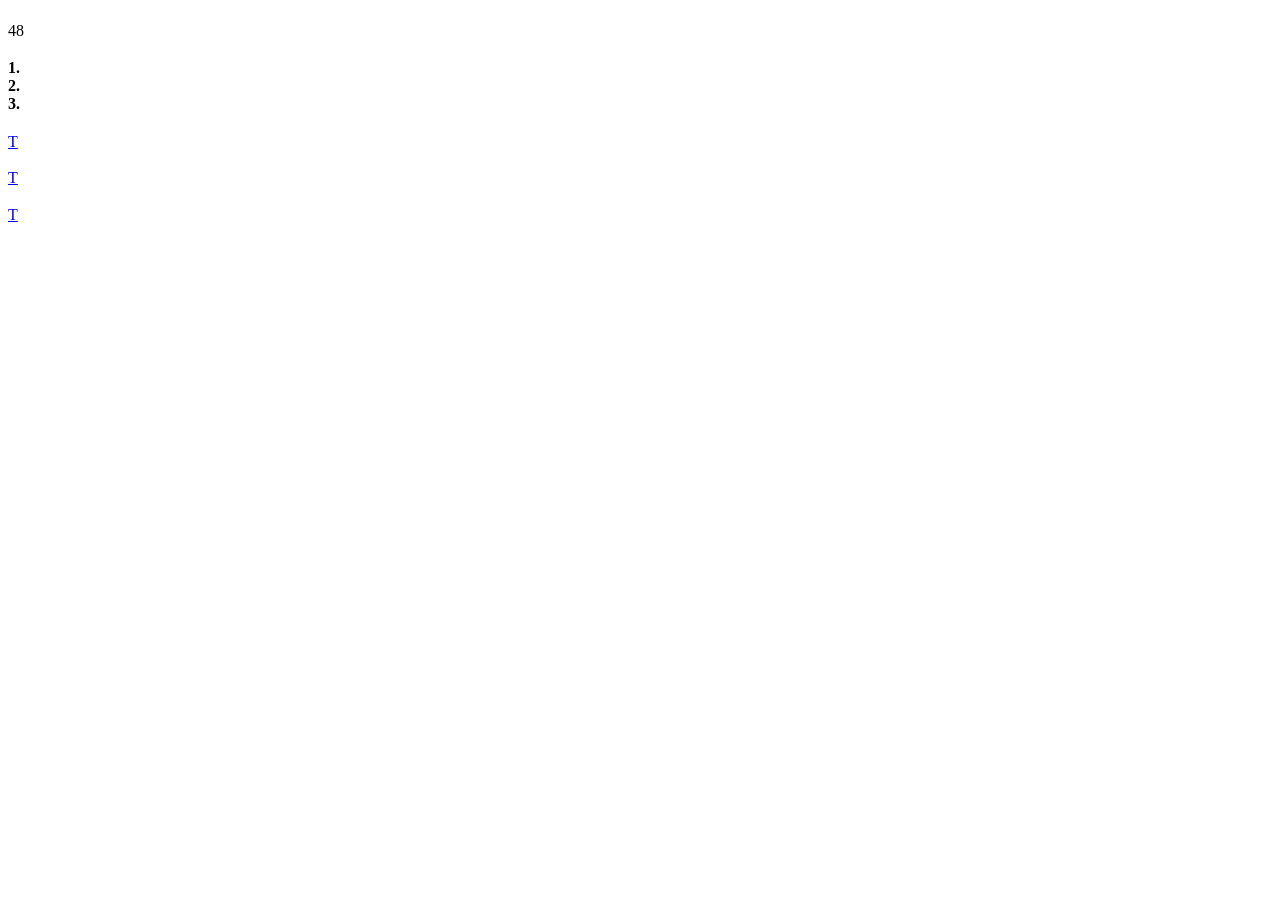
==== final-table-catering/index.html @ 2ac6c76e "Add Final Table Catering static site (HU/EN) Standalone catering-brand site for Final Table Budapest" ====
<!DOCTYPE html>
<html lang="hu" data-i18n-title="meta.title.home">
<head>
<meta charset="UTF-8">
<meta name="viewport" content="width=device-width, initial-scale=1.0">
<title>Final Table Catering</title>
<link rel="icon" type="image/svg+xml" href="assets/images/favicon-placeholder.svg">
<link rel="preconnect" href="https://fonts.googleapis.com">
<link rel="preconnect" href="https://fonts.gstatic.com" crossorigin>
<link href="https://fonts.googleapis.com/css2?family=Cormorant+Garamond:wght@500;600;700&family=Mulish:wght@400;600;700;800&display=swap" rel="stylesheet">
<link rel="stylesheet" href="css/style.css">
</head>
<body data-page="home">

<header id="site-header" class="site-header"></header>

<main>
  <section class="hero">
    <div class="container hero-grid">
      <div>
        <span class="eyebrow" data-i18n="home.heroEyebrow" style="color:var(--champagne-400);"></span>
        <h1 data-i18n="home.heroTitle"></h1>
        <p class="lead" data-i18n="home.heroLead"></p>
        <div class="btn-row" style="margin-bottom:22px;">
          <a class="btn btn-champagne" href="quote.html" data-i18n="common.ctaQuote"></a>
          <a class="btn btn-outline" href="tel:+3612345678" data-i18n="common.ctaCall"></a>
        </div>
        <span class="badge-48h">
          <span class="badge-number">48</span>
          <span data-i18n="common.badgeText"></span>
        </span>
      </div>

      <div class="hero-panel">
        <h3 data-i18n="home.heroPanelTitle" style="color:var(--white);"></h3>
        <ul data-i18n-list="home.heroPanelItems"></ul>
      </div>
    </div>
  </section>

  <div class="strip-48h">
    <div class="container strip-track">
      <div><strong>1.</strong> <span data-i18n="common.stripItems.one"></span></div>
      <div><strong>2.</strong> <span data-i18n="common.stripItems.two"></span></div>
      <div><strong>3.</strong> <span data-i18n="common.stripItems.three"></span></div>
    </div>
  </div>

  <section class="section-alt">
    <div class="container">
      <div class="section-head center">
        <span class="eyebrow" data-i18n="home.introEyebrow"></span>
        <h2 data-i18n="home.introTitle"></h2>
        <div class="divider divider-center"><span class="divider-mark"></span></div>
        <p data-i18n="home.introText"></p>
      </div>
    </div>
  </section>

  <section>
    <div class="container">
      <div class="section-head center">
        <h2 data-i18n="home.teaserTitle"></h2>
      </div>
      <div class="grid grid-3">
        <a class="card" href="last-minute.html" style="display:block;">
          <div class="icon-mark t-motif">T</div>
          <h3 data-i18n="home.teaserLastMinuteTitle"></h3>
          <p data-i18n="home.teaserLastMinuteText"></p>
          <span style="color:var(--champagne-600); font-weight:700;" data-i18n="common.readMore"></span>
        </a>
        <a class="card" href="events.html" style="display:block;">
          <div class="icon-mark t-motif">T</div>
          <h3 data-i18n="home.teaserEventsTitle"></h3>
          <p data-i18n="home.teaserEventsText"></p>
          <span style="color:var(--champagne-600); font-weight:700;" data-i18n="common.readMore"></span>
        </a>
        <a class="card" href="services.html" style="display:block;">
          <div class="icon-mark t-motif">T</div>
          <h3 data-i18n="home.teaserServicesTitle"></h3>
          <p data-i18n="home.teaserServicesText"></p>
          <span style="color:var(--champagne-600); font-weight:700;" data-i18n="common.readMore"></span>
        </a>
      </div>
    </div>
  </section>

  <section>
    <div class="container">
      <div class="cta-band">
        <div>
          <h2 data-i18n="home.ctaTitle"></h2>
          <p data-i18n="home.ctaText" style="margin:0;"></p>
        </div>
        <div class="btn-row">
          <a class="btn btn-champagne" href="quote.html" data-i18n="common.ctaQuote"></a>
        </div>
      </div>
    </div>
  </section>
</main>

<footer id="site-footer" class="site-footer"></footer>

<script src="js/i18n.js"></script>
<script src="js/layout.js"></script>
<script>ftInitLayout('home');</script>
</body>
</html>
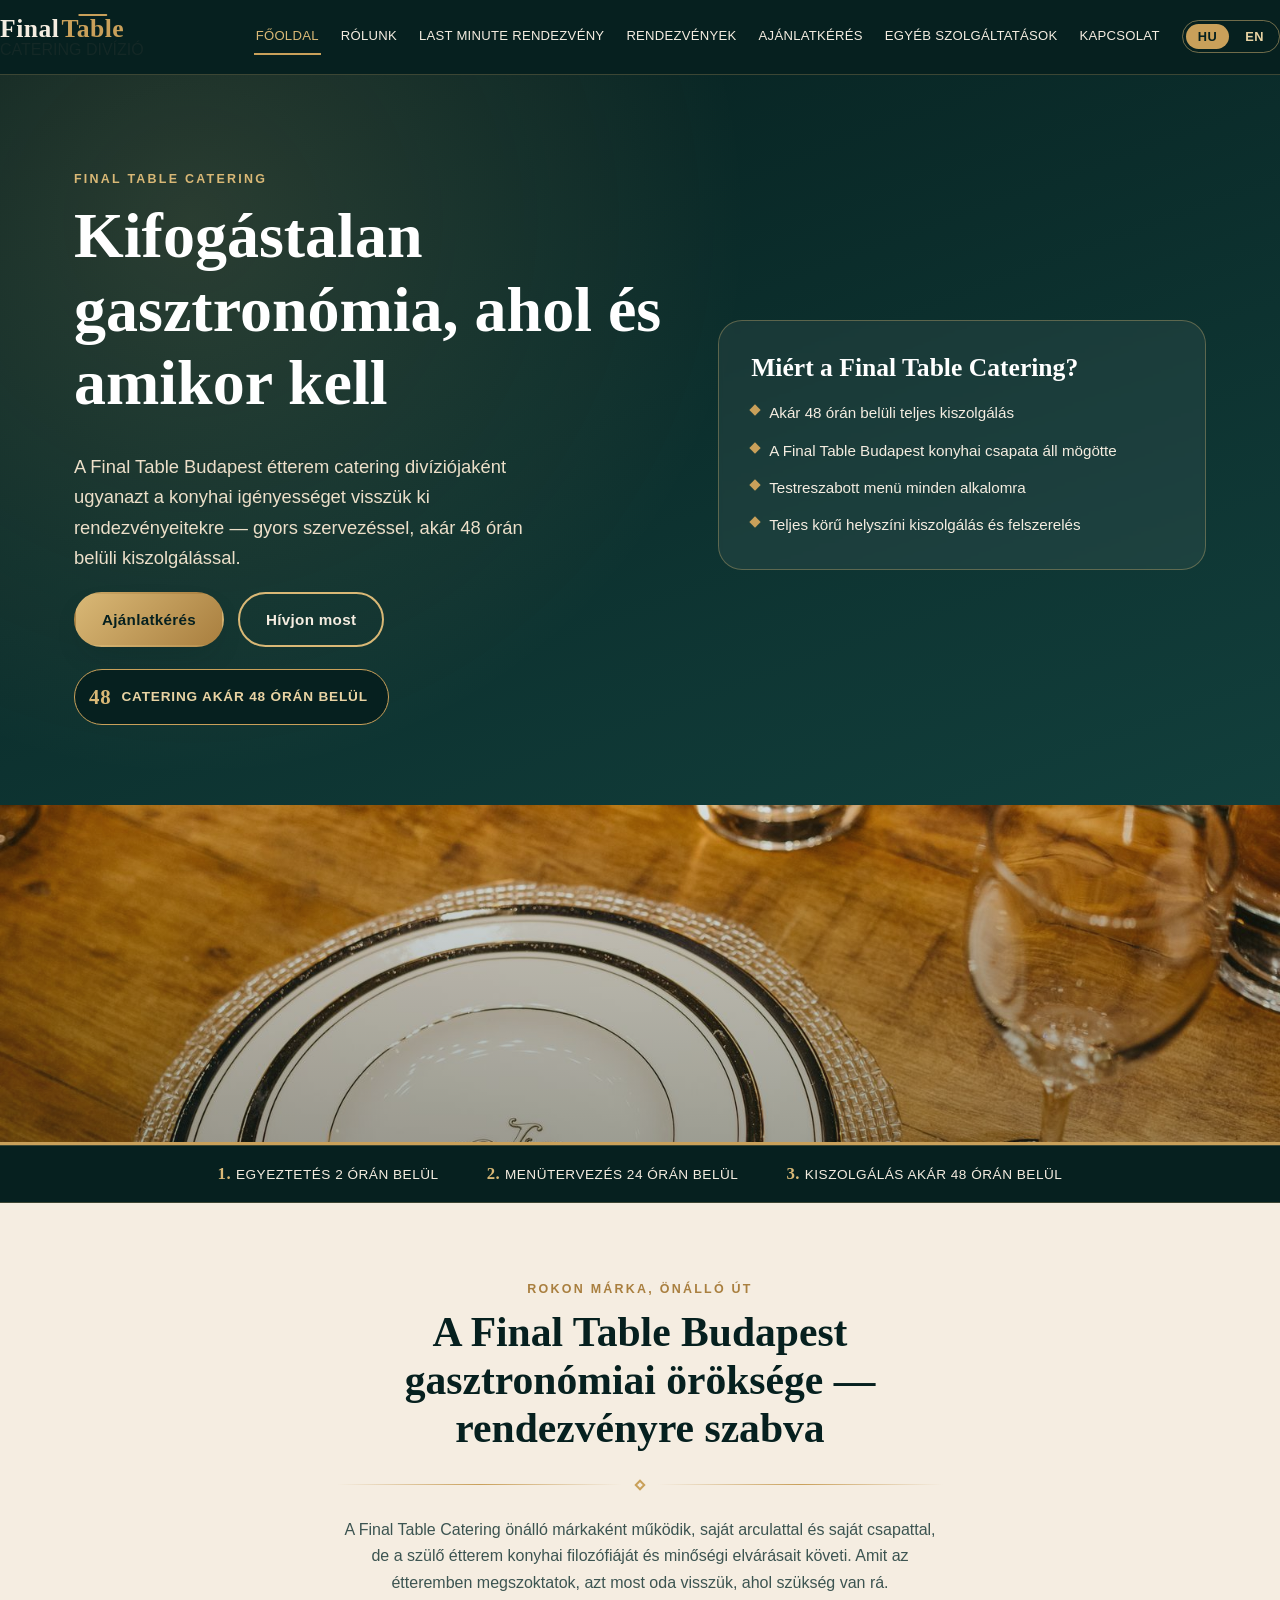
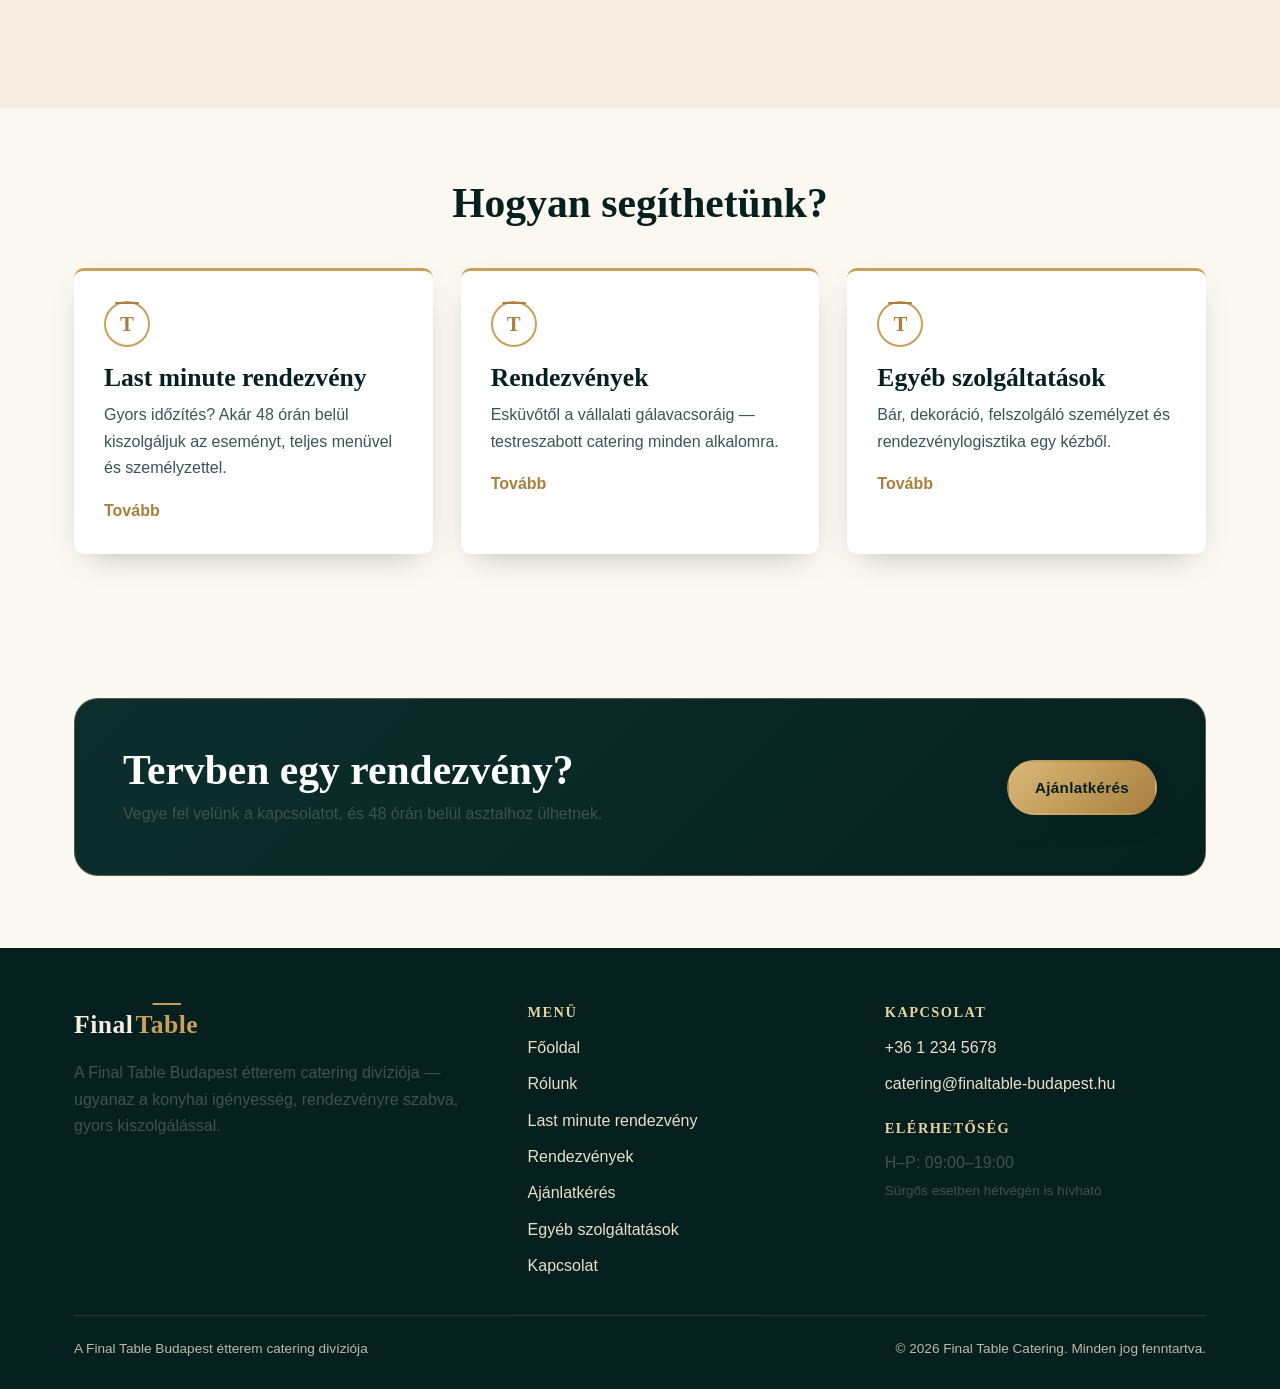
==== commit ddb6f7ae: "Add stock photography to hero, About, Events, Last-Minute, Services Sources 5 free-to-use Pexels pho" ====
--- a/final-table-catering/index.html
+++ b/final-table-catering/index.html
@@ -37,6 +37,10 @@
       </div>
     </div>
   </section>
+
+  <div class="section-photo">
+    <img src="assets/images/hero-catering-table.jpg" data-i18n-alt="home.heroPhotoAlt" alt="" loading="lazy" width="1600" height="2399">
+  </div>
 
   <div class="strip-48h">
     <div class="container strip-track">
--- a/final-table-catering/css/style.css
+++ b/final-table-catering/css/style.css
@@ -0,0 +1,657 @@
+/* ==========================================================================
+   Final Table Catering — stylesheet
+   Palette: dark teal + almond, champagne accents (kin to, not copied from,
+   the Final Table Budapest restaurant identity)
+   ========================================================================== */
+
+:root {
+  /* Core palette */
+  --teal-950: #06201f;
+  --teal-900: #0c2f2d;
+  --teal-800: #123f3c;
+  --teal-700: #1b524e;
+  --teal-600: #276b65;
+
+  --almond-50: #fbf7f1;
+  --almond-100: #f5ede1;
+  --almond-200: #ecdfc9;
+
+  --champagne-300: #e9d3a3;
+  --champagne-400: #d9b876;
+  --champagne-500: #c9a05a;
+  --champagne-600: #a97f3f;
+
+  --ink: #142826;
+  --ink-soft: #3c5451;
+  --white: #ffffff;
+
+  /* Semantic */
+  --color-bg: var(--almond-50);
+  --color-surface: var(--white);
+  --color-primary: var(--teal-900);
+  --color-primary-strong: var(--teal-950);
+  --color-accent: var(--champagne-500);
+  --color-accent-strong: var(--champagne-600);
+  --color-text: var(--ink);
+  --color-text-muted: var(--ink-soft);
+  --color-on-primary: var(--almond-100);
+
+  --font-display: 'Cormorant Garamond', 'Georgia', serif;
+  --font-body: 'Mulish', 'Segoe UI', sans-serif;
+
+  --radius-sm: 4px;
+  --radius-md: 10px;
+  --radius-lg: 24px;
+
+  --shadow-soft: 0 12px 32px -16px rgba(6, 32, 31, 0.35);
+  --shadow-strong: 0 24px 60px -20px rgba(6, 32, 31, 0.45);
+
+  --container-w: 1180px;
+}
+
+*, *::before, *::after { box-sizing: border-box; }
+
+html { scroll-behavior: smooth; }
+
+body {
+  margin: 0;
+  background: var(--color-bg);
+  color: var(--color-text);
+  font-family: var(--font-body);
+  font-size: 16px;
+  line-height: 1.65;
+  -webkit-font-smoothing: antialiased;
+}
+
+h1, h2, h3, h4 {
+  font-family: var(--font-display);
+  color: var(--color-primary-strong);
+  margin: 0 0 0.5em;
+  font-weight: 600;
+  line-height: 1.15;
+}
+
+h1 { font-size: clamp(2.4rem, 5vw, 4rem); }
+h2 { font-size: clamp(1.8rem, 3.4vw, 2.6rem); }
+h3 { font-size: clamp(1.3rem, 2.2vw, 1.6rem); }
+
+p { margin: 0 0 1em; color: var(--color-text-muted); }
+
+a { color: inherit; text-decoration: none; }
+
+img { max-width: 100%; display: block; }
+
+.container {
+  width: 100%;
+  max-width: var(--container-w);
+  margin: 0 auto;
+  padding: 0 24px;
+}
+
+.container-wide {
+  width: 100%;
+  max-width: 1440px;
+  margin: 0 auto;
+  padding: 0 24px;
+}
+
+.visually-hidden {
+  position: absolute;
+  width: 1px; height: 1px;
+  padding: 0; margin: -1px;
+  overflow: hidden;
+  clip: rect(0,0,0,0);
+  white-space: nowrap;
+  border: 0;
+}
+
+/* --------------------------------------------------------------------------
+   "T" motif — CSS-based placeholder brand mark
+   Repeats the emphasized crossbar-T as the graphic motif for logo & headings
+   until the final logo asset is supplied.
+   -------------------------------------------------------------------------- */
+.t-motif {
+  position: relative;
+  display: inline-block;
+  font-family: var(--font-display);
+  font-weight: 700;
+  color: var(--color-accent);
+}
+.t-motif::after {
+  content: '';
+  position: absolute;
+  left: 50%;
+  top: -0.06em;
+  width: 1.15em;
+  height: 2px;
+  background: currentColor;
+  transform: translateX(-50%);
+  border-radius: 2px;
+}
+
+/* LOGO_PLACEHOLDER — csere a végleges logóra érkezéskor */
+.logo-placeholder {
+  display: inline-flex;
+  align-items: baseline;
+  gap: 2px;
+  font-family: var(--font-display);
+  font-size: 1.6rem;
+  letter-spacing: 0.02em;
+  color: var(--color-on-primary);
+}
+.logo-placeholder .logo-word {
+  font-weight: 600;
+}
+.logo-placeholder .logo-sub {
+  display: block;
+  font-family: var(--font-body);
+  font-size: 0.62rem;
+  letter-spacing: 0.42em;
+  text-transform: uppercase;
+  color: var(--champagne-400);
+  margin-top: 2px;
+}
+.logo-placeholder-stack {
+  display: flex;
+  flex-direction: column;
+  line-height: 1;
+}
+
+/* --------------------------------------------------------------------------
+   Header
+   -------------------------------------------------------------------------- */
+.site-header {
+  position: sticky;
+  top: 0;
+  z-index: 100;
+  background: var(--color-primary-strong);
+  border-bottom: 1px solid rgba(217, 184, 118, 0.25);
+}
+
+.header-inner {
+  display: flex;
+  align-items: center;
+  justify-content: space-between;
+  padding: 16px 0;
+  gap: 24px;
+}
+
+.brand {
+  display: flex;
+  align-items: center;
+  gap: 10px;
+}
+
+.nav-toggle {
+  display: none;
+  background: none;
+  border: 1px solid var(--champagne-500);
+  border-radius: var(--radius-sm);
+  color: var(--color-on-primary);
+  width: 42px;
+  height: 38px;
+  cursor: pointer;
+  flex-direction: column;
+  align-items: center;
+  justify-content: center;
+  gap: 5px;
+}
+.nav-toggle span {
+  display: block;
+  width: 20px;
+  height: 2px;
+  background: var(--champagne-400);
+}
+
+.main-nav {
+  display: flex;
+  align-items: center;
+  gap: 20px;
+}
+
+.nav-list {
+  list-style: none;
+  display: flex;
+  gap: 18px;
+  margin: 0;
+  padding: 0;
+}
+
+.nav-list a {
+  display: inline-block;
+  white-space: nowrap;
+  font-size: 0.82rem;
+  letter-spacing: 0.02em;
+  text-transform: uppercase;
+  color: var(--color-on-primary);
+  padding: 6px 2px;
+  border-bottom: 2px solid transparent;
+  transition: border-color 0.2s ease, color 0.2s ease;
+}
+.nav-list a:hover,
+.nav-list a[aria-current="page"] {
+  color: var(--champagne-400);
+  border-bottom-color: var(--champagne-500);
+}
+
+.lang-switch {
+  display: flex;
+  gap: 4px;
+  border: 1px solid rgba(217, 184, 118, 0.5);
+  border-radius: 999px;
+  padding: 3px;
+}
+.lang-switch button {
+  border: none;
+  background: transparent;
+  color: var(--champagne-300);
+  font-size: 0.8rem;
+  font-weight: 700;
+  letter-spacing: 0.04em;
+  padding: 5px 12px;
+  border-radius: 999px;
+  cursor: pointer;
+  transition: background 0.2s ease, color 0.2s ease;
+}
+.lang-switch button[aria-pressed="true"] {
+  background: var(--champagne-500);
+  color: var(--teal-950);
+}
+
+/* --------------------------------------------------------------------------
+   Buttons & badges
+   -------------------------------------------------------------------------- */
+.btn {
+  display: inline-flex;
+  align-items: center;
+  gap: 8px;
+  padding: 13px 26px;
+  border-radius: 999px;
+  font-family: var(--font-body);
+  font-weight: 700;
+  font-size: 0.95rem;
+  letter-spacing: 0.02em;
+  cursor: pointer;
+  border: 2px solid transparent;
+  transition: transform 0.2s ease, box-shadow 0.2s ease, background 0.2s ease, color 0.2s ease;
+}
+.btn:hover { transform: translateY(-2px); }
+
+.btn-champagne {
+  background: linear-gradient(135deg, var(--champagne-400), var(--champagne-600));
+  color: var(--teal-950);
+  box-shadow: var(--shadow-soft);
+}
+.btn-champagne:hover { box-shadow: var(--shadow-strong); }
+
+.btn-outline {
+  background: transparent;
+  border-color: var(--champagne-400);
+  color: var(--color-on-primary);
+}
+.btn-outline:hover { background: rgba(217, 184, 118, 0.12); }
+
+.btn-outline-dark {
+  background: transparent;
+  border-color: var(--teal-800);
+  color: var(--teal-900);
+}
+.btn-outline-dark:hover { background: rgba(18, 63, 60, 0.08); }
+
+.btn-row {
+  display: flex;
+  flex-wrap: wrap;
+  gap: 14px;
+}
+
+.badge-48h {
+  display: inline-flex;
+  align-items: center;
+  gap: 10px;
+  background: var(--teal-950);
+  border: 1px solid var(--champagne-500);
+  color: var(--champagne-300);
+  padding: 10px 20px 10px 14px;
+  border-radius: 999px;
+  font-size: 0.85rem;
+  letter-spacing: 0.06em;
+  text-transform: uppercase;
+  font-weight: 700;
+}
+.badge-48h .badge-number {
+  font-family: var(--font-display);
+  font-size: 1.3rem;
+  color: var(--champagne-400);
+  font-weight: 700;
+}
+
+.strip-48h {
+  background: var(--color-primary-strong);
+  color: var(--champagne-300);
+  padding: 14px 0;
+  border-top: 1px solid rgba(217,184,118,0.25);
+  border-bottom: 1px solid rgba(217,184,118,0.25);
+  overflow: hidden;
+}
+.strip-48h .strip-track {
+  display: flex;
+  gap: 48px;
+  justify-content: center;
+  flex-wrap: wrap;
+  text-align: center;
+  font-family: var(--font-display);
+  font-size: 1.05rem;
+  letter-spacing: 0.03em;
+  text-transform: uppercase;
+}
+.strip-48h .strip-track span { color: var(--almond-100); font-family: var(--font-body); font-size: 0.85rem; }
+.strip-48h strong { color: var(--champagne-400); }
+
+/* --------------------------------------------------------------------------
+   Divider / champagne ornaments
+   -------------------------------------------------------------------------- */
+.divider {
+  display: flex;
+  align-items: center;
+  gap: 14px;
+  margin: 28px 0;
+}
+.divider::before,
+.divider::after {
+  content: '';
+  flex: 1;
+  height: 1px;
+  background: linear-gradient(90deg, transparent, var(--champagne-500), transparent);
+}
+.divider-mark {
+  width: 8px; height: 8px;
+  border: 2px solid var(--champagne-500);
+  transform: rotate(45deg);
+}
+.divider-center { justify-content: center; }
+
+.eyebrow {
+  display: inline-block;
+  color: var(--champagne-600);
+  font-weight: 700;
+  letter-spacing: 0.18em;
+  text-transform: uppercase;
+  font-size: 0.78rem;
+  margin-bottom: 10px;
+}
+
+/* --------------------------------------------------------------------------
+   Hero
+   -------------------------------------------------------------------------- */
+.hero {
+  background:
+    radial-gradient(circle at 15% 20%, rgba(217,184,118,0.16), transparent 45%),
+    linear-gradient(160deg, var(--teal-950), var(--teal-800));
+  color: var(--color-on-primary);
+  padding: 90px 0 80px;
+}
+.hero-grid {
+  display: grid;
+  grid-template-columns: 1.1fr 0.9fr;
+  gap: 48px;
+  align-items: center;
+}
+.hero h1 { color: var(--white); }
+.hero p.lead {
+  color: var(--almond-200);
+  font-size: 1.15rem;
+  max-width: 46ch;
+}
+.hero-panel {
+  background: rgba(245, 237, 225, 0.06);
+  border: 1px solid rgba(217, 184, 118, 0.35);
+  border-radius: var(--radius-lg);
+  padding: 32px;
+  backdrop-filter: blur(2px);
+}
+.hero-panel ul {
+  list-style: none;
+  margin: 18px 0 0;
+  padding: 0;
+  display: grid;
+  gap: 12px;
+}
+.hero-panel li {
+  display: flex;
+  gap: 10px;
+  align-items: flex-start;
+  color: var(--almond-100);
+  font-size: 0.95rem;
+}
+.hero-panel li::before {
+  content: '';
+  width: 8px; height: 8px;
+  margin-top: 6px;
+  background: var(--champagne-500);
+  transform: rotate(45deg);
+  flex-shrink: 0;
+}
+
+.page-hero {
+  background: linear-gradient(160deg, var(--teal-950), var(--teal-700));
+  color: var(--color-on-primary);
+  padding: 64px 0 56px;
+  text-align: center;
+}
+.page-hero h1 { color: var(--white); }
+.page-hero p { color: var(--almond-200); max-width: 60ch; margin: 0 auto; }
+
+/* --------------------------------------------------------------------------
+   Section photo band
+   -------------------------------------------------------------------------- */
+.section-photo {
+  position: relative;
+  width: 100%;
+  height: 340px;
+  overflow: hidden;
+  border-bottom: 3px solid var(--champagne-500);
+}
+.section-photo img {
+  width: 100%;
+  height: 100%;
+  object-fit: cover;
+  object-position: center;
+}
+.section-photo::after {
+  content: '';
+  position: absolute;
+  inset: 0;
+  background: linear-gradient(180deg, rgba(6,32,31,0.15) 0%, rgba(6,32,31,0.35) 100%);
+}
+
+/* --------------------------------------------------------------------------
+   Sections
+   -------------------------------------------------------------------------- */
+section { padding: 72px 0; }
+section.tight { padding: 48px 0; }
+.section-alt { background: var(--almond-100); }
+.section-dark {
+  background: var(--color-primary-strong);
+  color: var(--almond-100);
+}
+.section-dark h2, .section-dark h3 { color: var(--white); }
+.section-dark p { color: var(--almond-200); }
+
+.section-head { max-width: 68ch; margin-bottom: 40px; }
+.section-head.center { margin-left: auto; margin-right: auto; text-align: center; }
+
+.grid {
+  display: grid;
+  gap: 28px;
+}
+.grid-2 { grid-template-columns: repeat(2, 1fr); }
+.grid-3 { grid-template-columns: repeat(3, 1fr); }
+.grid-4 { grid-template-columns: repeat(4, 1fr); }
+
+.card {
+  background: var(--color-surface);
+  border-radius: var(--radius-md);
+  padding: 30px;
+  box-shadow: var(--shadow-soft);
+  border-top: 3px solid var(--champagne-500);
+}
+.card h3 { margin-bottom: 10px; }
+
+.card-dark {
+  background: var(--teal-800);
+  color: var(--almond-100);
+  border-radius: var(--radius-md);
+  padding: 30px;
+  border-top: 3px solid var(--champagne-500);
+}
+.card-dark h3 { color: var(--champagne-300); }
+.card-dark p { color: var(--almond-200); }
+
+.icon-mark {
+  width: 46px; height: 46px;
+  border-radius: 50%;
+  border: 2px solid var(--champagne-500);
+  color: var(--champagne-600);
+  display: flex;
+  align-items: center;
+  justify-content: center;
+  font-family: var(--font-display);
+  font-weight: 700;
+  font-size: 1.3rem;
+  margin-bottom: 16px;
+}
+
+.contact-list {
+  list-style: none;
+  padding: 0;
+  margin: 0;
+  display: grid;
+  gap: 16px;
+}
+.contact-list li {
+  display: flex;
+  gap: 14px;
+  align-items: center;
+  font-size: 1.05rem;
+}
+.contact-list a { color: var(--champagne-400); font-weight: 700; }
+.contact-list a:hover { text-decoration: underline; }
+
+.cta-band {
+  background: linear-gradient(135deg, var(--teal-900), var(--teal-950));
+  border-radius: var(--radius-lg);
+  padding: 48px;
+  color: var(--almond-100);
+  display: flex;
+  align-items: center;
+  justify-content: space-between;
+  gap: 32px;
+  flex-wrap: wrap;
+  border: 1px solid rgba(217,184,118,0.35);
+}
+.cta-band h2 { color: var(--white); margin-bottom: 6px; }
+
+table.simple {
+  width: 100%;
+  border-collapse: collapse;
+  background: var(--color-surface);
+  border-radius: var(--radius-md);
+  overflow: hidden;
+  box-shadow: var(--shadow-soft);
+}
+table.simple th, table.simple td {
+  text-align: left;
+  padding: 16px 20px;
+  border-bottom: 1px solid var(--almond-200);
+}
+table.simple th {
+  background: var(--teal-900);
+  color: var(--champagne-300);
+  font-family: var(--font-display);
+  font-weight: 600;
+  letter-spacing: 0.03em;
+}
+table.simple tr:last-child td { border-bottom: none; }
+
+/* --------------------------------------------------------------------------
+   Footer
+   -------------------------------------------------------------------------- */
+.site-footer {
+  background: var(--color-primary-strong);
+  color: var(--almond-200);
+  padding: 56px 0 28px;
+}
+.footer-grid {
+  display: grid;
+  grid-template-columns: 1.3fr 1fr 1fr;
+  gap: 36px;
+  margin-bottom: 36px;
+}
+.footer-grid h4 {
+  color: var(--champagne-300);
+  font-size: 0.9rem;
+  letter-spacing: 0.1em;
+  text-transform: uppercase;
+  margin-bottom: 14px;
+}
+.footer-grid ul { list-style: none; margin: 0; padding: 0; display: grid; gap: 10px; }
+.footer-grid a:hover { color: var(--champagne-400); }
+.footer-bottom {
+  border-top: 1px solid rgba(217,184,118,0.2);
+  padding-top: 22px;
+  display: flex;
+  justify-content: space-between;
+  flex-wrap: wrap;
+  gap: 10px;
+  font-size: 0.85rem;
+  color: var(--almond-200);
+  opacity: 0.8;
+}
+
+/* --------------------------------------------------------------------------
+   Responsive
+   -------------------------------------------------------------------------- */
+@media (max-width: 960px) {
+  .hero-grid { grid-template-columns: 1fr; }
+  .grid-3 { grid-template-columns: repeat(2, 1fr); }
+  .grid-4 { grid-template-columns: repeat(2, 1fr); }
+  .footer-grid { grid-template-columns: 1fr 1fr; }
+}
+
+@media (max-width: 980px) {
+  .nav-toggle { display: flex; }
+  .main-nav {
+    position: absolute;
+    top: 100%;
+    left: 0;
+    right: 0;
+    background: var(--color-primary-strong);
+    flex-direction: column;
+    align-items: stretch;
+    gap: 0;
+    padding: 8px 24px 20px;
+    border-bottom: 1px solid rgba(217,184,118,0.25);
+    display: none;
+  }
+  .main-nav.open { display: flex; }
+  .nav-list {
+    flex-direction: column;
+    gap: 4px;
+  }
+  .nav-list a { display: block; padding: 12px 0; font-size: 0.92rem; }
+  .lang-switch { margin-top: 14px; align-self: flex-start; }
+}
+
+@media (max-width: 760px) {
+  .grid-2, .grid-3, .grid-4 { grid-template-columns: 1fr; }
+  .footer-grid { grid-template-columns: 1fr; }
+  .cta-band { flex-direction: column; align-items: flex-start; }
+  .strip-48h .strip-track { gap: 22px; font-size: 0.92rem; }
+  .section-photo { height: 220px; }
+}
+
+@media (max-width: 480px) {
+  section { padding: 52px 0; }
+  .hero { padding: 64px 0 56px; }
+  .card, .card-dark { padding: 22px; }
+}
